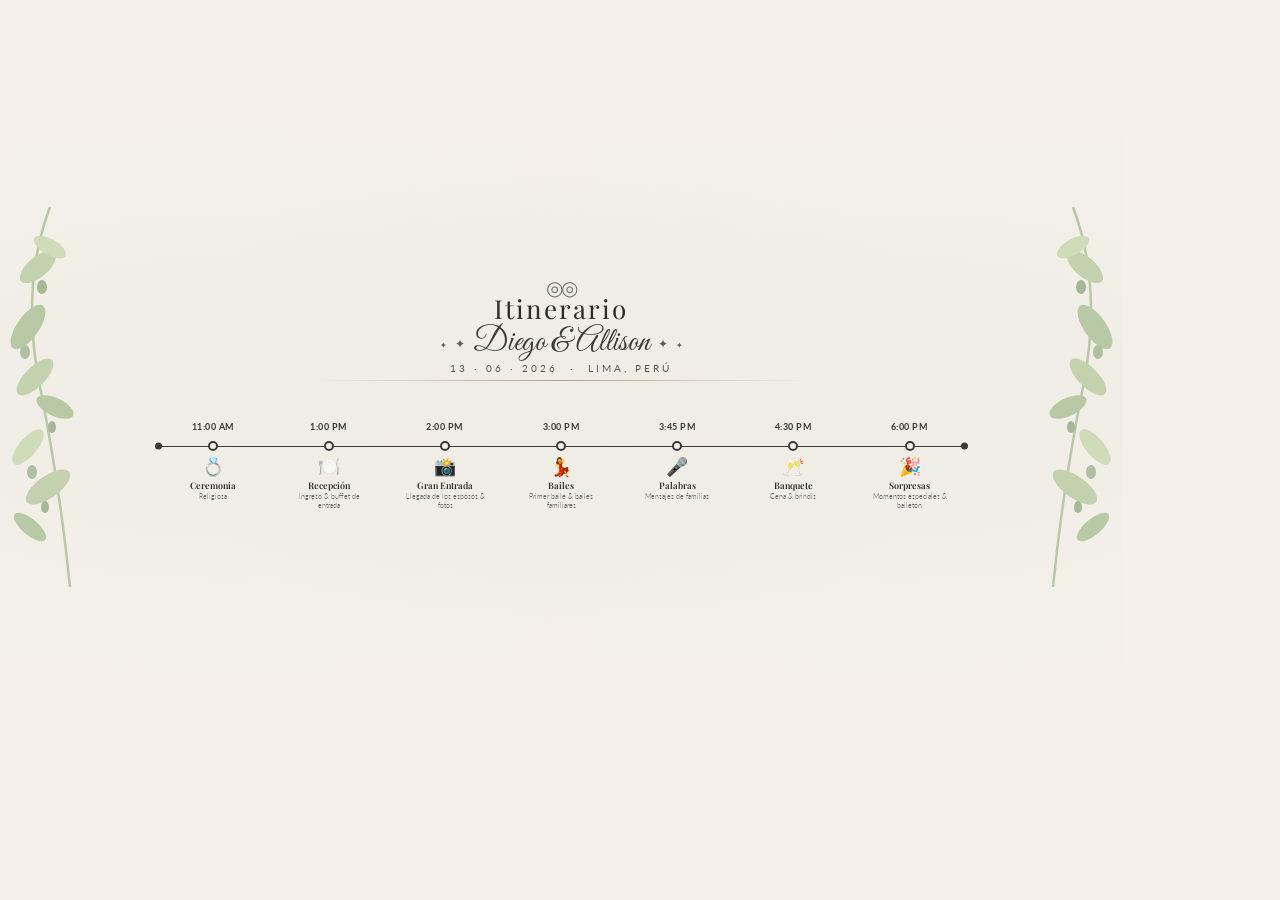
==== assets/itinerario.html @ efe6432f "Se agrega nueva foto, itinerario, links de ubicación, canciones" ====
<!DOCTYPE html>
<html lang="es">
<head>
  <meta charset="UTF-8">
  <meta name="viewport" content="width=device-width, initial-scale=1.0">
  <title>Itinerario — Diego & Allison</title>
  <link rel="preconnect" href="https://fonts.googleapis.com">
  <link href="https://fonts.googleapis.com/css2?family=Great+Vibes&family=Lato:wght@300;400;700&family=Playfair+Display:ital,wght@0,400;0,600;0,700;1,400&display=swap" rel="stylesheet">
  <style>
    @page {
      size: A4 landscape;
      margin: 0;
    }
    * { margin: 0; padding: 0; box-sizing: border-box; font-variant-numeric: normal; font-feature-settings: 'onum' 0, 'lnum' 1; }

    body {
      width: 297mm;
      height: 210mm;
      background: #f5f0eb;
      font-family: 'Playfair Display', Georgia, serif;
      overflow: hidden;
      position: relative;
    }

    /* ── Fondo textura papel ── */
    body::before {
      content: '';
      position: absolute;
      inset: 0;
      background:
        radial-gradient(ellipse at 20% 50%, rgba(180,200,160,0.08) 0%, transparent 60%),
        radial-gradient(ellipse at 80% 50%, rgba(180,200,160,0.08) 0%, transparent 60%);
      pointer-events: none;
    }

    /* ── Ramas decorativas (SVG inline via pseudo) ── */
    .branch-left, .branch-right {
      position: absolute;
      top: 0;
      height: 100%;
      width: 140px;
      display: flex;
      align-items: center;
    }
    .branch-left  { left: 0; }
    .branch-right { right: 0; transform: scaleX(-1); }

    .branch-left svg, .branch-right svg {
      width: 140px;
      height: auto;
      opacity: 0.55;
    }

    /* ── Contenido principal ── */
    .page {
      position: relative;
      width: 100%;
      height: 100%;
      display: flex;
      flex-direction: column;
      align-items: center;
      justify-content: center;
      padding: 14px 155px 10px;
      z-index: 1;
    }

    /* Bloque de cabecera compacto */
    .header-block {
      display: flex;
      flex-direction: column;
      align-items: center;
      margin-bottom: 10px;
    }

    /* ── Anillos ── */
    .rings {
      font-size: 20px;
      color: #7a7a7a;
      line-height: 1;
      margin-bottom: 0;
      letter-spacing: -2px;
    }

    /* ── Títulos ── */
    .title-block { text-align: center; line-height: 0.9; margin-bottom: 3px; }
    .title-main {
      font-family: 'Playfair Display', Georgia, serif;
      font-size: 38px;
      font-weight: 700;
      color: #2c2c2c;
      letter-spacing: 2px;
      display: block;
      font-variant-numeric: normal;
    }
    .title-sub {
      font-family: 'Playfair Display', Georgia, serif;
      font-size: 26px;
      font-weight: 400;
      color: #2c2c2c;
      letter-spacing: 2px;
      display: block;
      font-variant-numeric: normal;
    }

    /* Decoradores de estrellas */
    .star-row {
      display: flex;
      align-items: center;
      justify-content: center;
      gap: 8px;
      margin: 3px 0;
      color: #5a5a5a;
      font-size: 12px;
    }
    .star { display: inline-block; }
    .star::before { content: '✦'; }
    .star-sm::before { content: '✦'; font-size: 8px; }

    /* ── Nombres ── */
    .couple-name {
      font-family: 'Great Vibes', cursive;
      font-size: 32px;
      color: #3a3a3a;
      text-align: center;
      line-height: 1.0;
      margin-bottom: 0;
    }

    /* ── Fecha ── */
    .date-info {
      font-family: 'Lato', Arial, sans-serif;
      font-size: 10px;
      font-weight: 400;
      letter-spacing: 3px;
      color: #5a5a5a;
      text-align: center;
      text-transform: uppercase;
      margin-bottom: 6px;
      font-variant-numeric: normal;
    }

    /* ── Separador fino ── */
    .divider {
      width: 60%;
      height: 1px;
      background: linear-gradient(to right, transparent, #b0a090, transparent);
      margin-bottom: 6px;
    }

    /* ── Línea de tiempo ── */
    .timeline-wrapper {
      width: 100%;
      position: relative;
      height: 130px;
      flex-shrink: 0;
      margin-top: 4px;
    }

    /* Línea horizontal — a mitad del wrapper = 65px */
    .timeline-line {
      position: absolute;
      top: 55px;
      left: 0;
      right: 0;
      height: 1.5px;
      background: #3a3a3a;
    }
    .timeline-line::before, .timeline-line::after {
      content: '';
      position: absolute;
      top: 50%;
      transform: translateY(-50%);
      width: 7px;
      height: 7px;
      border-radius: 50%;
      background: #3a3a3a;
    }
    .timeline-line::before { left: 0; }
    .timeline-line::after  { right: 0; }

    /* Contenedor de items */
    .timeline-items {
      display: flex;
      justify-content: space-between;
      align-items: flex-start;
      position: absolute;
      top: 0;
      left: 0;
      right: 0;
      bottom: 0;
    }

    .tl-item {
      display: flex;
      flex-direction: column;
      align-items: center;
      flex: 1;
      position: relative;
    }

    /* Dot en la línea — centrado en la línea (top:55px) */
    .tl-dot {
      width: 10px;
      height: 10px;
      border-radius: 50%;
      background: #f5f0eb;
      border: 2px solid #3a3a3a;
      position: absolute;
      top: 50px;
      left: 50%;
      transform: translateX(-50%);
      z-index: 2;
    }

    /* Hora — encima de la línea */
    .tl-time {
      font-family: 'Lato', Arial, sans-serif;
      font-size: 9px;
      font-weight: 700;
      color: #3a3a3a;
      letter-spacing: 0.5px;
      position: absolute;
      top: 30px;
      left: 50%;
      transform: translateX(-50%);
      white-space: nowrap;
      font-variant-numeric: normal;
    }

    /* Icono — debajo de la línea */
    .tl-icon {
      font-size: 18px;
      position: absolute;
      top: 66px;
      left: 50%;
      transform: translateX(-50%);
      line-height: 1;
    }

    /* Etiqueta — debajo del icono */
    .tl-label {
      position: absolute;
      top: 88px;
      left: 50%;
      transform: translateX(-50%);
      text-align: center;
      width: 80px;
    }
    .tl-label strong {
      display: block;
      font-family: 'Playfair Display', Georgia, serif;
      font-size: 9px;
      font-weight: 600;
      color: #2c2c2c;
      white-space: nowrap;
      font-variant-numeric: normal;
    }
    .tl-label span {
      display: block;
      font-family: 'Lato', Arial, sans-serif;
      font-size: 7px;
      font-weight: 300;
      color: #666;
      line-height: 1.3;
      margin-top: 1px;
      font-variant-numeric: normal;
    }
  </style>
</head>
<body>

<!-- Ramas decorativas izquierda -->
<div class="branch-left">
  <svg viewBox="0 0 140 420" fill="none" xmlns="http://www.w3.org/2000/svg">
    <path d="M70 400 Q60 300 40 200 Q20 100 50 20" stroke="#8aab70" stroke-width="2.5" fill="none"/>
    <!-- Hojas grandes -->
    <ellipse cx="38" cy="80" rx="22" ry="10" fill="#9ebb80" transform="rotate(-40 38 80)"/>
    <ellipse cx="28" cy="140" rx="26" ry="11" fill="#8aab70" transform="rotate(-55 28 140)"/>
    <ellipse cx="50" cy="60" rx="18" ry="8" fill="#b5cc95" transform="rotate(30 50 60)"/>
    <ellipse cx="35" cy="190" rx="24" ry="10" fill="#9ebb80" transform="rotate(-45 35 190)"/>
    <ellipse cx="55" cy="220" rx="20" ry="9" fill="#8aab70" transform="rotate(25 55 220)"/>
    <ellipse cx="28" cy="260" rx="22" ry="9" fill="#b5cc95" transform="rotate(-50 28 260)"/>
    <ellipse cx="48" cy="300" rx="26" ry="11" fill="#9ebb80" transform="rotate(-35 48 300)"/>
    <ellipse cx="30" cy="340" rx="20" ry="8" fill="#8aab70" transform="rotate(40 30 340)"/>
    <!-- Frutos/olivos -->
    <ellipse cx="42" cy="100" rx="5" ry="7" fill="#6a8c58"/>
    <ellipse cx="25" cy="165" rx="5" ry="7" fill="#7a9c68"/>
    <ellipse cx="52" cy="240" rx="4" ry="6" fill="#6a8c58"/>
    <ellipse cx="32" cy="285" rx="5" ry="7" fill="#7a9c68"/>
    <ellipse cx="45" cy="320" rx="4" ry="6" fill="#6a8c58"/>
  </svg>
</div>

<!-- Ramas decorativas derecha (espejada) -->
<div class="branch-right">
  <svg viewBox="0 0 140 420" fill="none" xmlns="http://www.w3.org/2000/svg">
    <path d="M70 400 Q60 300 40 200 Q20 100 50 20" stroke="#8aab70" stroke-width="2.5" fill="none"/>
    <ellipse cx="38" cy="80" rx="22" ry="10" fill="#9ebb80" transform="rotate(-40 38 80)"/>
    <ellipse cx="28" cy="140" rx="26" ry="11" fill="#8aab70" transform="rotate(-55 28 140)"/>
    <ellipse cx="50" cy="60" rx="18" ry="8" fill="#b5cc95" transform="rotate(30 50 60)"/>
    <ellipse cx="35" cy="190" rx="24" ry="10" fill="#9ebb80" transform="rotate(-45 35 190)"/>
    <ellipse cx="55" cy="220" rx="20" ry="9" fill="#8aab70" transform="rotate(25 55 220)"/>
    <ellipse cx="28" cy="260" rx="22" ry="9" fill="#b5cc95" transform="rotate(-50 28 260)"/>
    <ellipse cx="48" cy="300" rx="26" ry="11" fill="#9ebb80" transform="rotate(-35 48 300)"/>
    <ellipse cx="30" cy="340" rx="20" ry="8" fill="#8aab70" transform="rotate(40 30 340)"/>
    <ellipse cx="42" cy="100" rx="5" ry="7" fill="#6a8c58"/>
    <ellipse cx="25" cy="165" rx="5" ry="7" fill="#7a9c68"/>
    <ellipse cx="52" cy="240" rx="4" ry="6" fill="#6a8c58"/>
    <ellipse cx="32" cy="285" rx="5" ry="7" fill="#7a9c68"/>
    <ellipse cx="45" cy="320" rx="4" ry="6" fill="#6a8c58"/>
  </svg>
</div>

<!-- Contenido -->
<div class="page">

  <!-- Icono anillos -->
  <div class="rings">◎◎</div>

  <!-- Título -->
  <div class="title-block">
    <span class="title-sub">Itinerario</span>
  </div>

  <!-- Estrellas decorativas -->
  <div class="star-row">
    <span class="star-sm star"></span>
    <span class="star"></span>
    <span class="couple-name">Diego &amp; Allison</span>
    <span class="star"></span>
    <span class="star-sm star"></span>
  </div>

  <!-- Fecha -->
  <div class="date-info">13 · 06 · 2026 &nbsp;·&nbsp; Lima, Perú</div>

  <!-- Separador -->
  <div class="divider"></div>

  <!-- Línea de tiempo -->
  <div class="timeline-wrapper">
    <div class="timeline-line"></div>
    <div class="timeline-items" style="height:120px;">

      <!-- 1 Ceremonia -->
      <div class="tl-item">
        <div class="tl-dot"></div>
        <div class="tl-time">11:00 AM</div>
        <div class="tl-icon">💍</div>
        <div class="tl-label">
          <strong>Ceremonia</strong>
          <span>Religiosa</span>
        </div>
      </div>

      <!-- 2 Recepción -->
      <div class="tl-item">
        <div class="tl-dot"></div>
        <div class="tl-time">1:00 PM</div>
        <div class="tl-icon">🍽️</div>
        <div class="tl-label">
          <strong>Recepción</strong>
          <span>Ingreso & buffet de entrada</span>
        </div>
      </div>

      <!-- 3 Gran Entrada -->
      <div class="tl-item">
        <div class="tl-dot"></div>
        <div class="tl-time">2:00 PM</div>
        <div class="tl-icon">📸</div>
        <div class="tl-label">
          <strong>Gran Entrada</strong>
          <span>Llegada de los esposos & fotos</span>
        </div>
      </div>

      <!-- 4 Bailes -->
      <div class="tl-item">
        <div class="tl-dot"></div>
        <div class="tl-time">3:00 PM</div>
        <div class="tl-icon">💃</div>
        <div class="tl-label">
          <strong>Bailes</strong>
          <span>Primer baile & bailes familiares</span>
        </div>
      </div>

      <!-- 5 Palabras -->
      <div class="tl-item">
        <div class="tl-dot"></div>
        <div class="tl-time">3:45 PM</div>
        <div class="tl-icon">🎤</div>
        <div class="tl-label">
          <strong>Palabras</strong>
          <span>Mensajes de familias</span>
        </div>
      </div>

      <!-- 6 Banquete -->
      <div class="tl-item">
        <div class="tl-dot"></div>
        <div class="tl-time">4:30 PM</div>
        <div class="tl-icon">🥂</div>
        <div class="tl-label">
          <strong>Banquete</strong>
          <span>Cena & brindis</span>
        </div>
      </div>

      <!-- 7 Sorpresas -->
      <div class="tl-item">
        <div class="tl-dot"></div>
        <div class="tl-time">6:00 PM</div>
        <div class="tl-icon">🎉</div>
        <div class="tl-label">
          <strong>Sorpresas</strong>
          <span>Momentos especiales & bailetón</span>
        </div>
      </div>

    </div>
  </div>

</div>
</body>
</html>
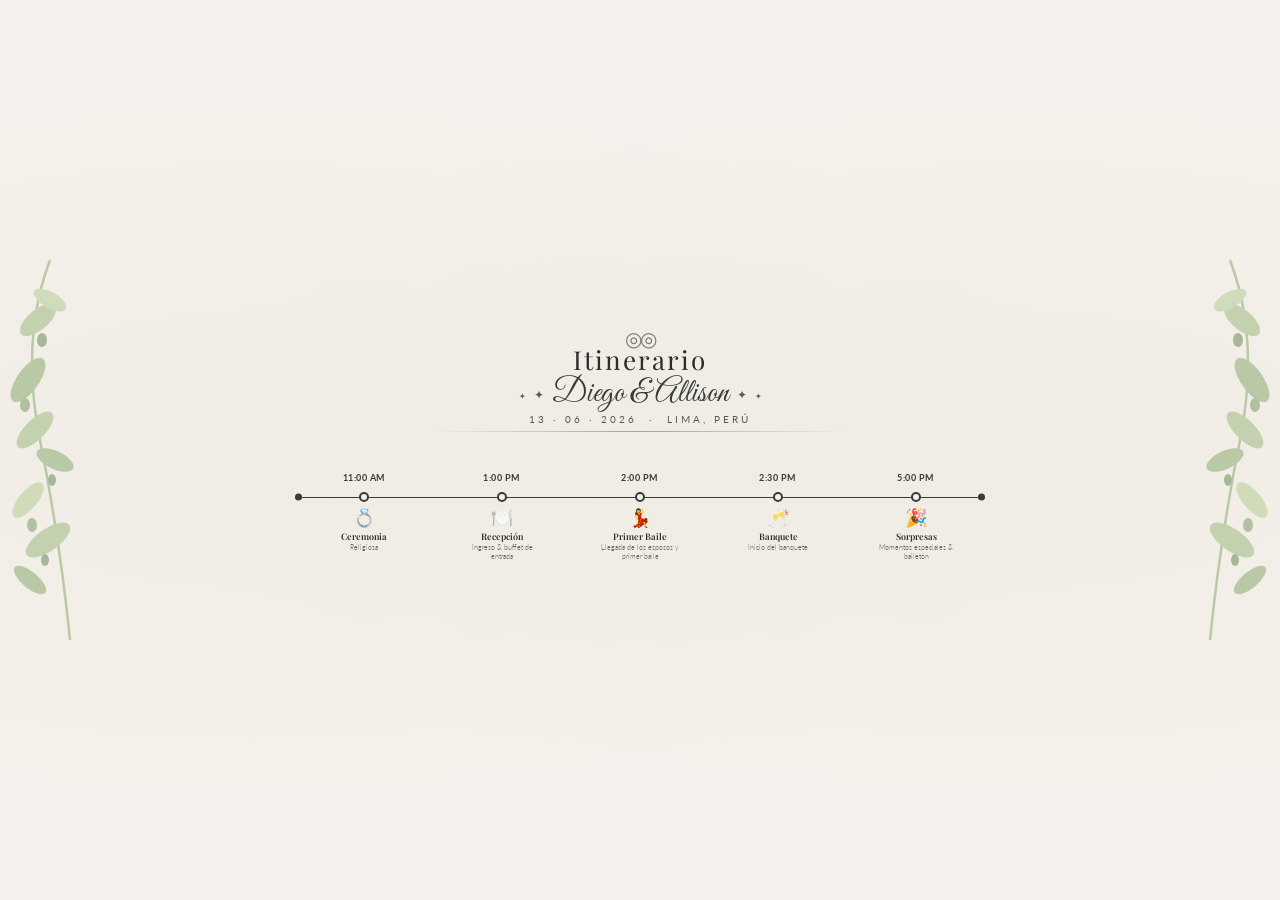
==== commit 6cf5c89d: "Se modifica itineraio" ====
--- a/assets/itinerario.html
+++ b/assets/itinerario.html
@@ -11,14 +11,34 @@
       size: A4 landscape;
       margin: 0;
     }
+    @media print {
+      body {
+        width: 100%;
+        height: 100%;
+        display: flex !important;
+        justify-content: center !important;
+        align-items: center !important;
+      }
+      .page {
+        padding: 10px 155px !important; /* Reduced top/bottom padding to "crop" */
+        min-height: 0 !important;
+        height: 100% !important;
+      }
+      .branch-left, .branch-right {
+        position: absolute !important; /* Print doesn't like fixed as much */
+      }
+    }
     * { margin: 0; padding: 0; box-sizing: border-box; font-variant-numeric: normal; font-feature-settings: 'onum' 0, 'lnum' 1; }
 
     body {
-      width: 297mm;
-      height: 210mm;
+      min-height: 100vh;
+      margin: 0;
       background: #f5f0eb;
       font-family: 'Playfair Display', Georgia, serif;
-      overflow: hidden;
+      display: flex;
+      justify-content: center;
+      align-items: center;
+      overflow-x: hidden;
       position: relative;
     }
 
@@ -31,16 +51,18 @@
         radial-gradient(ellipse at 20% 50%, rgba(180,200,160,0.08) 0%, transparent 60%),
         radial-gradient(ellipse at 80% 50%, rgba(180,200,160,0.08) 0%, transparent 60%);
       pointer-events: none;
+      z-index: 0;
     }
 
     /* ── Ramas decorativas (SVG inline via pseudo) ── */
     .branch-left, .branch-right {
-      position: absolute;
+      position: fixed; /* Fixed to keep them in corners even if scrolling */
       top: 0;
       height: 100%;
       width: 140px;
       display: flex;
       align-items: center;
+      z-index: 1;
     }
     .branch-left  { left: 0; }
     .branch-right { right: 0; transform: scaleX(-1); }
@@ -55,13 +77,62 @@
     .page {
       position: relative;
       width: 100%;
-      height: 100%;
+      max-width: 1000px; /* Limit width for landscape feel on large screens */
+      min-height: 100vh;
       display: flex;
       flex-direction: column;
       align-items: center;
       justify-content: center;
-      padding: 14px 155px 10px;
-      z-index: 1;
+      padding: 40px 155px;
+      z-index: 2;
+      box-sizing: border-box;
+    }
+
+    /* Responsive adjustments */
+    @media (max-width: 900px) {
+      .page {
+        padding: 40px 60px;
+      }
+      .branch-left, .branch-right {
+        width: 80px;
+        opacity: 0.3;
+      }
+      .branch-left svg, .branch-right svg {
+        width: 80px;
+      }
+    }
+
+    @media (max-width: 600px) {
+      .page {
+        padding: 30px 20px;
+      }
+      .branch-left, .branch-right {
+        display: none; /* Hide branches on very small screens to save space */
+      }
+      .timeline-wrapper {
+        height: auto !important;
+        margin-top: 30px !important;
+      }
+      .timeline-line {
+        display: none; /* Vertical stack is better for mobile */
+      }
+      .timeline-items {
+        position: static !important;
+        flex-direction: column !important;
+        height: auto !important;
+        gap: 40px;
+      }
+      .tl-item {
+        width: 100%;
+      }
+      .tl-dot, .tl-time, .tl-icon, .tl-label {
+        position: static !important;
+        transform: none !important;
+        margin: 5px 0;
+      }
+      .tl-dot {
+        margin: 0 auto 10px;
+      }
     }
 
     /* Bloque de cabecera compacto */
@@ -368,50 +439,28 @@
       <div class="tl-item">
         <div class="tl-dot"></div>
         <div class="tl-time">2:00 PM</div>
-        <div class="tl-icon">📸</div>
+        <div class="tl-icon">💃</div>
         <div class="tl-label">
-          <strong>Gran Entrada</strong>
-          <span>Llegada de los esposos & fotos</span>
+          <strong>Primer Baile</strong>
+          <span>Llegada de los esposos y primer baile</span>
         </div>
       </div>
 
-      <!-- 4 Bailes -->
+      <!-- 4 Banquete -->
       <div class="tl-item">
         <div class="tl-dot"></div>
-        <div class="tl-time">3:00 PM</div>
-        <div class="tl-icon">💃</div>
-        <div class="tl-label">
-          <strong>Bailes</strong>
-          <span>Primer baile & bailes familiares</span>
-        </div>
-      </div>
-
-      <!-- 5 Palabras -->
-      <div class="tl-item">
-        <div class="tl-dot"></div>
-        <div class="tl-time">3:45 PM</div>
-        <div class="tl-icon">🎤</div>
-        <div class="tl-label">
-          <strong>Palabras</strong>
-          <span>Mensajes de familias</span>
-        </div>
-      </div>
-
-      <!-- 6 Banquete -->
-      <div class="tl-item">
-        <div class="tl-dot"></div>
-        <div class="tl-time">4:30 PM</div>
+        <div class="tl-time">2:30 PM</div>
         <div class="tl-icon">🥂</div>
         <div class="tl-label">
           <strong>Banquete</strong>
-          <span>Cena & brindis</span>
+          <span>Inicio del banquete</span>
         </div>
       </div>
 
-      <!-- 7 Sorpresas -->
+      <!-- 5 Sorpresas -->
       <div class="tl-item">
         <div class="tl-dot"></div>
-        <div class="tl-time">6:00 PM</div>
+        <div class="tl-time">5:00 PM</div>
         <div class="tl-icon">🎉</div>
         <div class="tl-label">
           <strong>Sorpresas</strong>
